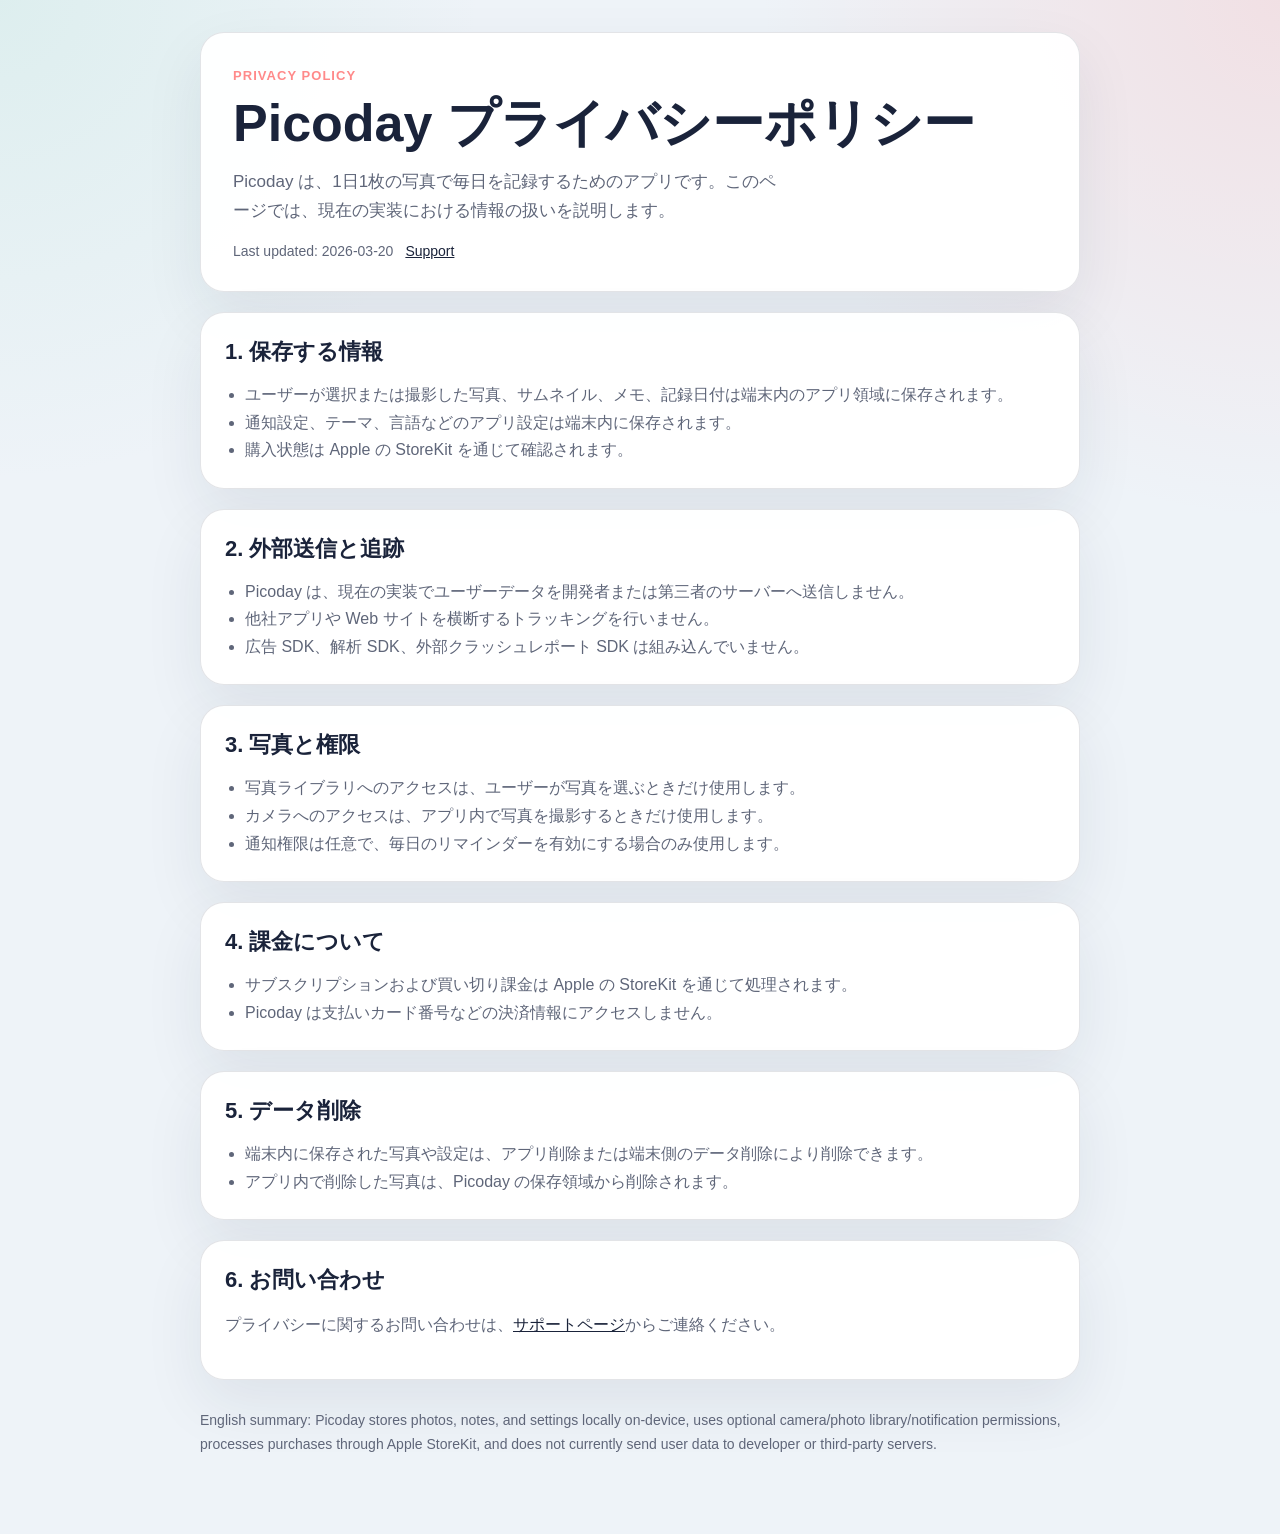
==== privacy/index.html @ a2913d63 "Create Picoday support and privacy site" ====
<!doctype html>
<html lang="ja">
  <head>
    <meta charset="utf-8">
    <meta name="viewport" content="width=device-width, initial-scale=1">
    <title>Picoday Privacy Policy</title>
    <meta name="description" content="Picoday プライバシーポリシー">
    <link rel="stylesheet" href="../site.css">
  </head>
  <body>
    <main class="page">
      <section class="hero">
        <p class="eyebrow">Privacy Policy</p>
        <h1>Picoday プライバシーポリシー</h1>
        <p class="lede">
          Picoday は、1日1枚の写真で毎日を記録するためのアプリです。このページでは、現在の実装における情報の扱いを説明します。
        </p>
        <div class="meta">
          <span>Last updated: <span class="mono">2026-03-20</span></span>
          <span><a href="../support/">Support</a></span>
        </div>
      </section>

      <section class="card section">
        <h2>1. 保存する情報</h2>
        <ul class="list">
          <li>ユーザーが選択または撮影した写真、サムネイル、メモ、記録日付は端末内のアプリ領域に保存されます。</li>
          <li>通知設定、テーマ、言語などのアプリ設定は端末内に保存されます。</li>
          <li>購入状態は Apple の StoreKit を通じて確認されます。</li>
        </ul>
      </section>

      <section class="card section">
        <h2>2. 外部送信と追跡</h2>
        <ul class="list">
          <li>Picoday は、現在の実装でユーザーデータを開発者または第三者のサーバーへ送信しません。</li>
          <li>他社アプリや Web サイトを横断するトラッキングを行いません。</li>
          <li>広告 SDK、解析 SDK、外部クラッシュレポート SDK は組み込んでいません。</li>
        </ul>
      </section>

      <section class="card section">
        <h2>3. 写真と権限</h2>
        <ul class="list">
          <li>写真ライブラリへのアクセスは、ユーザーが写真を選ぶときだけ使用します。</li>
          <li>カメラへのアクセスは、アプリ内で写真を撮影するときだけ使用します。</li>
          <li>通知権限は任意で、毎日のリマインダーを有効にする場合のみ使用します。</li>
        </ul>
      </section>

      <section class="card section">
        <h2>4. 課金について</h2>
        <ul class="list">
          <li>サブスクリプションおよび買い切り課金は Apple の StoreKit を通じて処理されます。</li>
          <li>Picoday は支払いカード番号などの決済情報にアクセスしません。</li>
        </ul>
      </section>

      <section class="card section">
        <h2>5. データ削除</h2>
        <ul class="list">
          <li>端末内に保存された写真や設定は、アプリ削除または端末側のデータ削除により削除できます。</li>
          <li>アプリ内で削除した写真は、Picoday の保存領域から削除されます。</li>
        </ul>
      </section>

      <section class="card section">
        <h2>6. お問い合わせ</h2>
        <p>
          プライバシーに関するお問い合わせは、<a href="../support/">サポートページ</a>からご連絡ください。
        </p>
      </section>

      <p class="footer">
        English summary: Picoday stores photos, notes, and settings locally on-device, uses optional camera/photo library/notification permissions, processes purchases through Apple StoreKit, and does not currently send user data to developer or third-party servers.
      </p>
    </main>
  </body>
</html>
---- site.css ----
:root {
  --bg: #eef3f8;
  --surface: rgba(255, 255, 255, 0.96);
  --text: #1a233a;
  --muted: #5f6679;
  --line: #1a233a;
  --accent1: #ff8a8a;
  --accent2: #9adbc8;
  --border: rgba(26, 35, 58, 0.12);
  --shadow: 0 24px 60px rgba(26, 35, 58, 0.08);
}

* {
  box-sizing: border-box;
}

html {
  scroll-behavior: smooth;
}

body {
  margin: 0;
  font-family: "Avenir Next", "Hiragino Sans", "Yu Gothic", sans-serif;
  color: var(--text);
  background:
    radial-gradient(circle at top right, rgba(255, 138, 138, 0.18), transparent 26%),
    radial-gradient(circle at top left, rgba(154, 219, 200, 0.2), transparent 24%),
    var(--bg);
}

a {
  color: var(--line);
}

.page {
  max-width: 920px;
  margin: 0 auto;
  padding: 32px 20px 64px;
}

.hero,
.card {
  background: var(--surface);
  border: 1px solid var(--border);
  border-radius: 24px;
  box-shadow: var(--shadow);
}

.hero {
  padding: 32px;
}

.eyebrow {
  margin: 0 0 10px;
  color: var(--accent1);
  font-size: 13px;
  font-weight: 800;
  letter-spacing: 0.08em;
  text-transform: uppercase;
}

h1 {
  margin: 0;
  font-size: clamp(34px, 5vw, 52px);
  line-height: 1.03;
}

h2 {
  margin: 0 0 14px;
  font-size: 22px;
}

p,
li {
  line-height: 1.72;
  color: var(--muted);
}

.lede {
  margin-top: 16px;
  max-width: 58ch;
  font-size: 17px;
}

.grid {
  display: grid;
  grid-template-columns: repeat(auto-fit, minmax(260px, 1fr));
  gap: 18px;
  margin-top: 24px;
}

.card {
  padding: 24px;
}

.card strong {
  display: block;
  margin-bottom: 10px;
  color: var(--text);
  font-size: 18px;
}

.button-row {
  display: flex;
  flex-wrap: wrap;
  gap: 12px;
  margin-top: 22px;
}

.button {
  display: inline-flex;
  align-items: center;
  justify-content: center;
  min-height: 46px;
  padding: 0 18px;
  border-radius: 999px;
  text-decoration: none;
  font-weight: 800;
}

.button-primary {
  color: var(--text);
  background: var(--accent2);
}

.button-secondary {
  color: var(--text);
  background: rgba(255, 138, 138, 0.18);
}

.section {
  margin-top: 20px;
  padding: 24px;
}

.list {
  margin: 0;
  padding-left: 20px;
}

.footer {
  margin-top: 28px;
  font-size: 14px;
  color: var(--muted);
}

.meta {
  display: flex;
  flex-wrap: wrap;
  gap: 12px;
  margin-top: 18px;
  color: var(--muted);
  font-size: 14px;
}

.mono {
  font-variant-numeric: tabular-nums;
}

@media (max-width: 640px) {
  .page {
    padding: 24px 16px 56px;
  }

  .hero,
  .card,
  .section {
    padding: 20px;
    border-radius: 20px;
  }
}
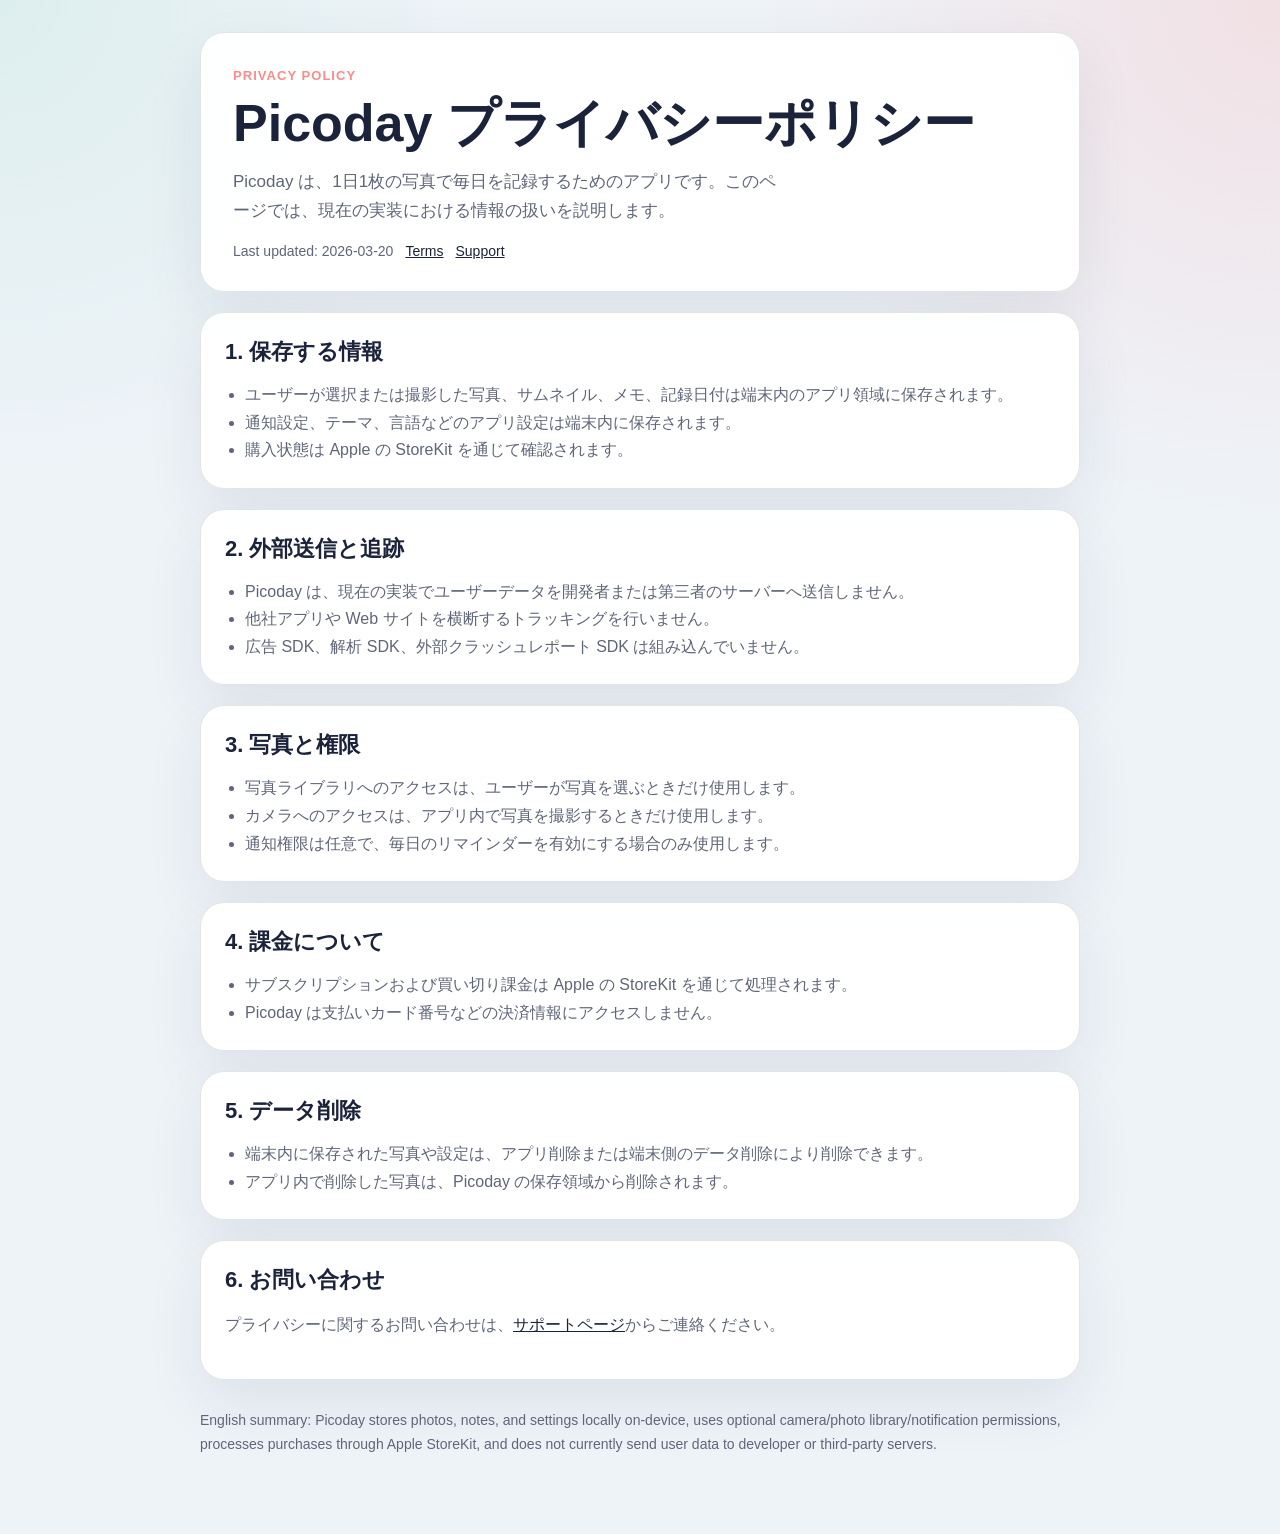
==== commit 520eccb8: "Add terms and feature request pages" ====
--- a/privacy/index.html
+++ b/privacy/index.html
@@ -17,6 +17,7 @@
         </p>
         <div class="meta">
           <span>Last updated: <span class="mono">2026-03-20</span></span>
+          <span><a href="../terms/">Terms</a></span>
           <span><a href="../support/">Support</a></span>
         </div>
       </section>
